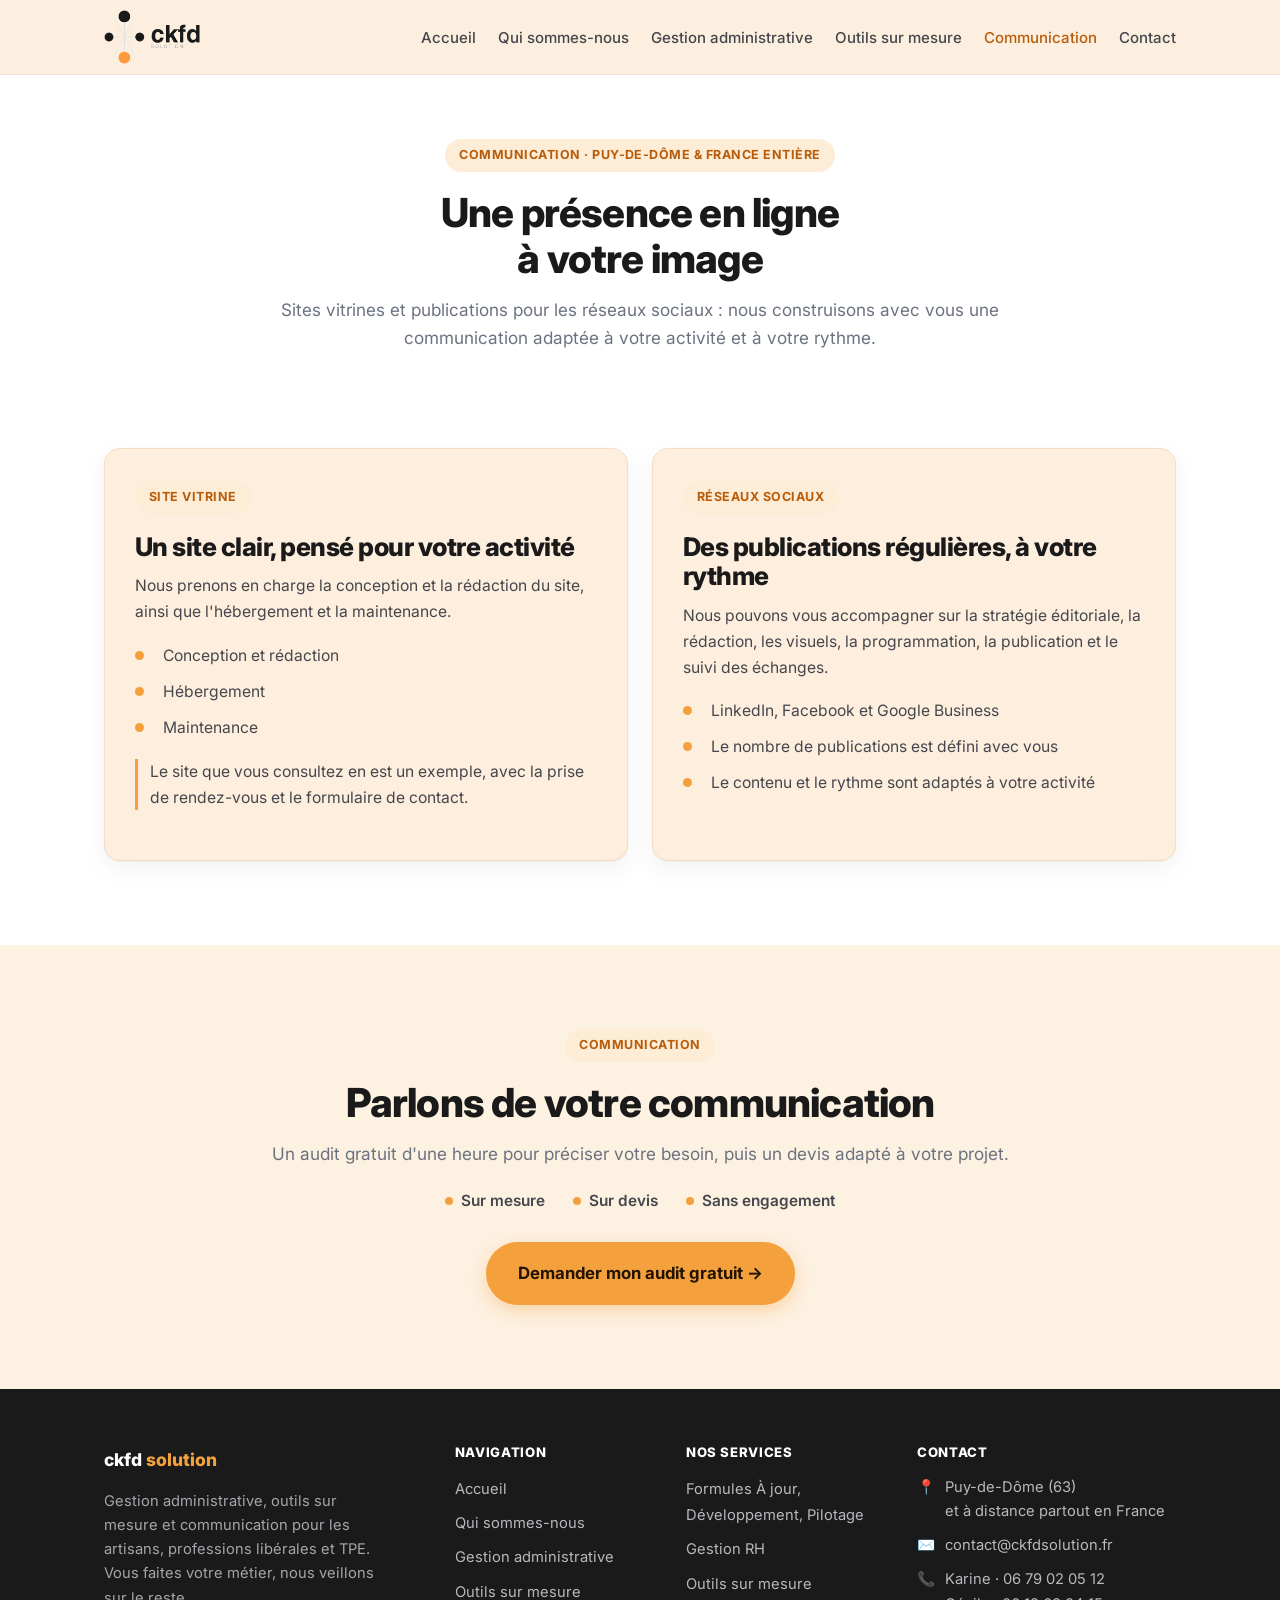
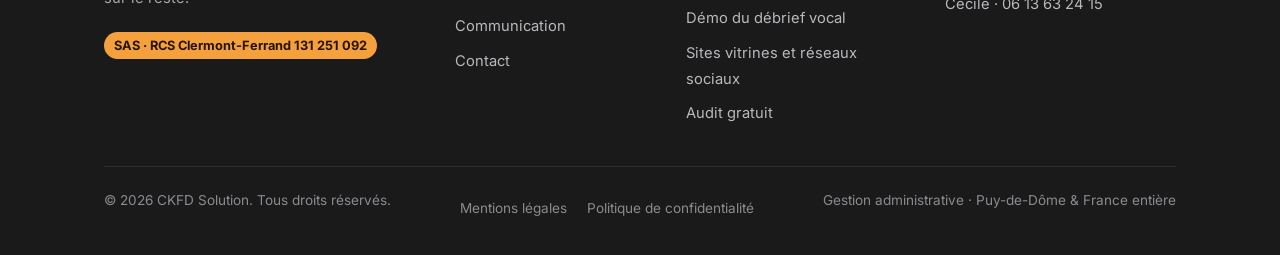
==== communication.html @ a8671334 "Refonte des offres : gestion administrative, outils sur mesure, communication - Pages gestion-admini" ====
<!DOCTYPE html>
<html lang="fr">
<head>
  <meta charset="UTF-8">
  <meta name="viewport" content="width=device-width, initial-scale=1.0">
  <title>Communication · Sites vitrines &amp; réseaux sociaux · CKFD Solution</title>
  <meta name="description" content="Sites vitrines et réseaux sociaux pour artisans, professions libérales et TPE, dans le Puy-de-Dôme et partout en France : conception, rédaction, hébergement, maintenance, publications LinkedIn, Facebook et Google Business. Sur devis.">
  <link rel="preconnect" href="https://fonts.googleapis.com">
  <link rel="preconnect" href="https://fonts.gstatic.com" crossorigin>
  <link href="https://fonts.googleapis.com/css2?family=Inter:wght@300;400;500;600;700;800;900&display=swap" rel="stylesheet">
  <link rel="stylesheet" href="styles.css">
</head>
<body>

<nav class="navbar">
  <div class="container">
    <a href="index.html" class="navbar-logo">
      <img src="assets/logo-ckfd.png" alt="ckfd solution, gestion administrative">
    </a>
    <ul class="navbar-nav">
      <li><a href="index.html">Accueil</a></li>
      <li><a href="qui-sommes-nous.html">Qui sommes-nous</a></li>
      <li><a href="gestion-administrative.html">Gestion administrative</a></li>
      <li><a href="outils.html">Outils sur mesure</a></li>
      <li><a href="communication.html" class="active">Communication</a></li>
      <li><a href="contact.html">Contact</a></li>
    </ul>
    <button class="hamburger" id="hamburger" aria-label="Menu">
      <span></span><span></span><span></span>
    </button>
  </div>
</nav>

<div class="mobile-menu" id="mobileMenu">
  <a href="index.html">Accueil</a>
  <a href="qui-sommes-nous.html">Qui sommes-nous</a>
  <a href="gestion-administrative.html">Gestion administrative</a>
  <a href="outils.html">Outils sur mesure</a>
  <a href="communication.html">Communication</a>
  <a href="contact.html">Contact</a>
</div>

<!-- ===== EN-TÊTE ===== -->
<section class="section-tight" style="padding-top:64px;">
  <div class="container">
    <div class="section-head" style="margin-bottom:0;">
      <div class="tag">Communication · Puy-de-Dôme &amp; France entière</div>
      <h1 class="section-title">Une présence en ligne<br>à votre image</h1>
      <p class="section-subtitle">Sites vitrines et publications pour les réseaux sociaux : nous construisons avec vous une communication adaptée à votre activité et à votre rythme.</p>
    </div>
  </div>
</section>

<!-- ===== SITES VITRINES & RÉSEAUX SOCIAUX ===== -->
<section style="padding-top:24px;">
  <div class="container">
    <div class="cards-grid two">
      <div class="card comm-card reveal">
        <div class="tag">Site vitrine</div>
        <h2>Un site clair, pensé pour votre activité</h2>
        <p>Nous prenons en charge la conception et la rédaction du site, ainsi que l'hébergement et la maintenance.</p>
        <ul class="check-list">
          <li>Conception et rédaction</li>
          <li>Hébergement</li>
          <li>Maintenance</li>
        </ul>
        <p class="comm-proof">Le site que vous consultez en est un exemple, avec la prise de rendez-vous et le formulaire de contact.</p>
      </div>
      <div class="card comm-card reveal">
        <div class="tag">Réseaux sociaux</div>
        <h2>Des publications régulières, à votre rythme</h2>
        <p>Nous pouvons vous accompagner sur la stratégie éditoriale, la rédaction, les visuels, la programmation, la publication et le suivi des échanges.</p>
        <ul class="check-list">
          <li>LinkedIn, Facebook et Google Business</li>
          <li>Le nombre de publications est défini avec vous</li>
          <li>Le contenu et le rythme sont adaptés à votre activité</li>
        </ul>
      </div>
    </div>
  </div>
</section>

<!-- ===== CTA ===== -->
<section class="cta-final">
  <div class="container">
    <div class="cta-box">
      <div class="tag">Communication</div>
      <h2 class="section-title">Parlons de votre communication</h2>
      <p class="section-subtitle">Un audit gratuit d'une heure pour préciser votre besoin, puis un devis adapté à votre projet.</p>
      <div class="cta-perks">
        <div class="cta-perk">Sur mesure</div>
        <div class="cta-perk">Sur devis</div>
        <div class="cta-perk">Sans engagement</div>
      </div>
      <div style="margin-top:28px;">
        <a href="contact.html" class="btn btn-primary btn-lg">Demander mon audit gratuit →</a>
      </div>
    </div>
  </div>
</section>

<!-- ===== FOOTER ===== -->
<footer>
  <div class="container">
    <div class="footer-grid">
      <div class="footer-brand">
        <div class="footer-logo">
          <span class="logo-name">ckfd <span>solution</span></span>
        </div>
        <p class="footer-description">
          Gestion administrative, outils sur mesure et communication pour les artisans,
          professions libérales et TPE. Vous faites votre métier, nous veillons sur le reste.
        </p>
        <span class="footer-immat">SAS · RCS Clermont-Ferrand 131 251 092</span>
      </div>
      <div class="footer-col">
        <h4>Navigation</h4>
        <ul>
          <li><a href="index.html">Accueil</a></li>
          <li><a href="qui-sommes-nous.html">Qui sommes-nous</a></li>
          <li><a href="gestion-administrative.html">Gestion administrative</a></li>
          <li><a href="outils.html">Outils sur mesure</a></li>
          <li><a href="communication.html">Communication</a></li>
          <li><a href="contact.html">Contact</a></li>
        </ul>
      </div>
      <div class="footer-col">
        <h4>Nos services</h4>
        <ul>
          <li><a href="gestion-administrative.html#formules">Formules À jour, Développement, Pilotage</a></li>
          <li><a href="gestion-administrative.html#rh">Gestion RH</a></li>
          <li><a href="outils.html">Outils sur mesure</a></li>
          <li><a href="outils.html#demo">Démo du débrief vocal</a></li>
          <li><a href="communication.html">Sites vitrines et réseaux sociaux</a></li>
          <li><a href="contact.html">Audit gratuit</a></li>
        </ul>
      </div>
      <div class="footer-col">
        <h4>Contact</h4>
        <div class="footer-contact-item">📍 <span>Puy-de-Dôme (63)<br>et à distance partout en France</span></div>
        <div class="footer-contact-item">✉️ <a href="mailto:contact@ckfdsolution.fr">contact@ckfdsolution.fr</a></div>
        <div class="footer-contact-item">📞 <span>Karine · <a href="tel:+33679020512">06 79 02 05 12</a><br>Cécile · <a href="tel:+33613632415">06 13 63 24 15</a></span></div>
      </div>
    </div>
    <div class="footer-bottom">
      <p>© 2026 CKFD Solution. Tous droits réservés.</p>
      <div class="footer-legal">
        <a href="mentions-legales.html">Mentions légales</a>
        <a href="politique-confidentialite.html">Politique de confidentialité</a>
      </div>
      <p>Gestion administrative · Puy-de-Dôme &amp; France entière</p>
    </div>
  </div>
</footer>

<script src="script.js"></script>
</body>
</html>
---- styles.css ----
/* =========================================================
   CKFD SOLUTION · Feuille de style
   Charte claire + accent orange (marque ckfd)
   Gestion administrative · Puy-de-Dôme
   ========================================================= */

/* ---------- Reset ---------- */
*,
*::before,
*::after { box-sizing: border-box; margin: 0; padding: 0; }

:root {
  /* Couleurs */
  --bg:          #ffffff;
  --bg-soft:     #faf7f2;   /* crème doux : sections alternées */
  --bg-warm:     #fdf1e2;   /* orange très clair : bandes accent */
  --ink:         #1a1a1a;   /* titres */
  --text:        #45474d;   /* corps */
  --muted:       #6b7280;   /* secondaire */
  --line:        #ece8e1;   /* filets / bordures */
  --accent:      #f4a03c;   /* orange marque */
  --accent-strong:#e07d14;  /* orange foncé (hover) */
  --accent-ink:  #b85c0a;   /* orange lisible pour petit texte sur blanc */
  --accent-soft: #fdecd6;   /* orange pâle : pastilles, tags */
  --white:       #ffffff;

  /* Rayons & ombres */
  --radius:      16px;
  --radius-sm:   10px;
  --radius-lg:   26px;
  --shadow:      0 1px 2px rgba(26,26,26,.04), 0 8px 24px rgba(26,26,26,.06);
  --shadow-lg:   0 10px 40px rgba(26,26,26,.10);

  /* Mise en page */
  --maxw:        1120px;
  --nav-h:       74px;
}

html { scroll-behavior: smooth; }

body {
  font-family: 'Inter', -apple-system, BlinkMacSystemFont, 'Segoe UI', Roboto, Arial, sans-serif;
  color: var(--text);
  background: var(--bg);
  line-height: 1.65;
  -webkit-font-smoothing: antialiased;
  text-rendering: optimizeLegibility;
}

/* ---------- Base typographie ---------- */
h1, h2, h3, h4 { color: var(--ink); line-height: 1.15; font-weight: 800; letter-spacing: -.02em; }
p { margin: 0 0 1rem; }
a { color: inherit; text-decoration: none; }
img, svg { max-width: 100%; display: block; }
strong { color: var(--ink); font-weight: 700; }

/* ---------- Conteneur & sections ---------- */
.container { width: 100%; max-width: var(--maxw); margin: 0 auto; padding: 0 24px; }

section { padding: 84px 0; }
.section-soft { background: var(--bg-soft); }
.section-tight { padding: 56px 0; }

.section-head { max-width: 720px; margin: 0 auto 48px; text-align: center; }
.section-title { font-size: clamp(1.7rem, 3.4vw, 2.5rem); }
.section-subtitle { color: var(--muted); font-size: 1.075rem; margin-top: 14px; }

/* ---------- Tag / étiquette ---------- */
.tag {
  display: inline-block;
  background: var(--accent-soft);
  color: var(--accent-ink);
  font-size: .78rem;
  font-weight: 700;
  letter-spacing: .04em;
  text-transform: uppercase;
  padding: 6px 14px;
  border-radius: 999px;
  margin-bottom: 18px;
}

/* ---------- Boutons ---------- */
.btn {
  display: inline-flex; align-items: center; justify-content: center; gap: 8px;
  font-family: inherit; font-weight: 700; font-size: .98rem;
  padding: 13px 24px; border-radius: 999px; border: 2px solid transparent;
  cursor: pointer; transition: transform .15s ease, background .2s ease, box-shadow .2s ease, color .2s ease;
  white-space: nowrap;
}
.btn-lg { padding: 16px 30px; font-size: 1.05rem; }
.btn-primary { background: var(--accent); color: #241300; box-shadow: 0 6px 18px rgba(244,160,60,.35); }
.btn-primary:hover { background: var(--accent-strong); color: #fff; transform: translateY(-2px); }
.btn-outline { background: transparent; color: var(--ink); border-color: #d9d4cb; }
.btn-outline:hover { border-color: var(--ink); transform: translateY(-2px); }
.btn-ghost { background: var(--white); color: var(--ink); border-color: var(--line); box-shadow: var(--shadow); }
.btn-ghost:hover { border-color: var(--accent); color: var(--accent-ink); }

/* ---------- Navbar ---------- */
.navbar {
  position: sticky; top: 0; z-index: 100;
  background: rgba(253,238,222,.92);   /* fond orange pâle */
  backdrop-filter: saturate(180%) blur(12px);
  border-bottom: 1px solid #f3e2cf;
}
.navbar .container { display: flex; align-items: center; justify-content: space-between; height: var(--nav-h); }

.navbar-logo { display: flex; align-items: center; gap: 12px; }
.navbar-logo img { height: 54px; width: auto; }
.navbar-logo .logo-baseline { display: flex; flex-direction: column; line-height: 1.05; }
.navbar-logo .logo-name { font-weight: 800; color: var(--ink); font-size: 1.15rem; letter-spacing: -.02em; }
.navbar-logo .logo-name span { color: var(--accent); }
.navbar-logo .logo-sub { font-size: .68rem; color: var(--muted); letter-spacing: .02em; text-transform: uppercase; font-weight: 600; }

.navbar-nav { display: flex; align-items: center; gap: 28px; list-style: none; }
.navbar-nav a { color: var(--text); font-weight: 500; font-size: .96rem; transition: color .2s ease; }
.navbar-nav a:hover, .navbar-nav a.active { color: var(--accent-ink); }

.navbar-actions { display: flex; align-items: center; gap: 12px; }

.hamburger { display: none; flex-direction: column; gap: 5px; background: none; border: none; cursor: pointer; padding: 8px; }
.hamburger span { width: 24px; height: 2px; background: var(--ink); border-radius: 2px; transition: .2s; }

.mobile-menu {
  position: fixed; top: var(--nav-h); left: 0; right: 0;
  background: var(--white); border-bottom: 1px solid var(--line);
  flex-direction: column; padding: 16px 24px 24px; gap: 4px;
  display: none; box-shadow: var(--shadow-lg); z-index: 99;
}
.mobile-menu.open { display: flex; }
.mobile-menu a { padding: 12px 4px; color: var(--text); font-weight: 500; border-bottom: 1px solid var(--line); }
.mobile-menu a.btn { margin-top: 12px; border-bottom: none; }

/* ---------- Hero ---------- */
.hero { position: relative; overflow: hidden; padding: 96px 0 0; background: var(--bg); }
.hero-inner { display: grid; grid-template-columns: 1.15fr .85fr; gap: 48px; align-items: center; padding-bottom: 40px; }
.hero-title { font-size: clamp(2.1rem, 5vw, 3.4rem); font-weight: 900; }
.hero-title span { color: var(--accent); }
.hero-subtitle { font-size: 1.2rem; color: var(--text); max-width: 34ch; margin: 20px 0 30px; }
.hero-signature { font-size: 1.05rem; font-weight: 700; color: var(--ink); margin-bottom: 26px; }
.hero-signature span { color: var(--accent-ink); }
.hero-actions { display: flex; flex-wrap: wrap; gap: 14px; }

.hero-visual { position: relative; display: flex; justify-content: center; align-items: center; }
.hero-brand { text-align: center; }
.hero-brand img { width: 274px; max-width: 100%; height: auto; }
.hero-brand-sub { margin-top: 10px; color: var(--muted); font-weight: 600; letter-spacing: .02em; font-size: .95rem; }

/* Chaîne des Puys : ligne orange (haut & bas de page) */
.puys { width: 100%; line-height: 0; overflow: hidden; }
.puys svg { width: 100%; height: auto; display: block; transform: scaleX(-1); } /* miroir : Pariou à droite */
.puys-fill { fill: #fdeede; }
.puys-line { fill: none; stroke: var(--accent); stroke-width: 3; stroke-linejoin: round; stroke-linecap: round; }
.puys-dot  { fill: var(--accent); }
.puys-label { fill: var(--muted); font-size: 15px; font-weight: 600; letter-spacing: .06em; }

/* ---------- Bandeau stats / chiffres ---------- */
.stats-bar { background: var(--bg-warm); }
.stats-grid { display: grid; grid-template-columns: repeat(3, 1fr); gap: 24px; text-align: center; }
.stat-number { font-size: clamp(1.8rem, 4vw, 2.6rem); font-weight: 900; color: var(--accent-ink); }
.stat-label { color: var(--text); font-size: .98rem; margin-top: 4px; }

/* ---------- Bloc conviction ---------- */
.conviction { background: var(--bg-soft); }
.conviction-box { max-width: 780px; margin: 0 auto; text-align: center; }
.conviction-box p { font-size: 1.12rem; }
.conviction-box .lead { font-size: 1.5rem; font-weight: 800; color: var(--ink); line-height: 1.3; margin-bottom: 24px; }
.conviction-box .signature { font-size: 1.25rem; font-weight: 800; color: var(--accent-ink); margin-top: 8px; }

/* ---------- Grilles de cartes ---------- */
.cards-grid { display: grid; grid-template-columns: repeat(3, 1fr); gap: 24px; }
.cards-grid.two { grid-template-columns: repeat(2, 1fr); }
.cards-grid.four { grid-template-columns: repeat(4, 1fr); }

.card {
  background: var(--white); border: 1px solid var(--line); border-radius: var(--radius);
  padding: 30px 26px; box-shadow: var(--shadow);
  transition: transform .2s ease, box-shadow .2s ease, border-color .2s ease;
}
.card:hover { transform: translateY(-4px); box-shadow: var(--shadow-lg); border-color: #e2ddd2; }
.card-icon {
  width: 52px; height: 52px; border-radius: 14px; background: var(--accent-soft);
  display: flex; align-items: center; justify-content: center; font-size: 1.6rem; margin-bottom: 18px;
}
.card h3 { font-size: 1.2rem; margin-bottom: 10px; }
.card p { color: var(--text); font-size: .98rem; margin: 0; }

/* liste à puces orange */
.check-list { list-style: none; display: flex; flex-direction: column; gap: 10px; }
.check-list li { position: relative; padding-left: 28px; color: var(--text); font-size: .98rem; }
.check-list li::before {
  content: ""; position: absolute; left: 0; top: .5em; width: 9px; height: 9px;
  background: var(--accent); border-radius: 50%;
}

/* ---------- Tarifs / formules ---------- */
.pricing-grid { display: grid; grid-template-columns: repeat(3, 1fr); gap: 24px; align-items: stretch; }
.plan {
  background: var(--white); border: 1px solid var(--line); border-radius: var(--radius-lg);
  padding: 32px 28px; display: flex; flex-direction: column; box-shadow: var(--shadow);
  position: relative; transition: transform .2s ease, box-shadow .2s ease;
}
.plan:hover { transform: translateY(-4px); box-shadow: var(--shadow-lg); }
.plan.featured { border: 2px solid var(--accent); box-shadow: 0 14px 40px rgba(244,160,60,.22); }
.plan-badge {
  position: absolute; top: -13px; left: 50%; transform: translateX(-50%);
  background: var(--accent); color: #241300; font-size: .72rem; font-weight: 800;
  text-transform: uppercase; letter-spacing: .05em; padding: 5px 14px; border-radius: 999px;
}
.plan-name { font-size: 1.4rem; font-weight: 900; color: var(--ink); }
.plan-tagline { color: var(--accent-ink); font-weight: 600; font-style: italic; font-size: .98rem; margin: 4px 0 18px; }
.plan-price { display: flex; align-items: baseline; gap: 6px; flex-wrap: wrap; margin-bottom: 4px; }
.plan-price .from { font-size: .85rem; color: var(--muted); font-weight: 600; }
.plan-price .amount { font-size: 2.1rem; font-weight: 900; color: var(--ink); }
.plan-price .period { font-size: .9rem; color: var(--muted); font-weight: 600; }
.plan-ttc { font-size: .85rem; color: var(--muted); margin-bottom: 20px; }
.plan .includes { font-size: .82rem; text-transform: uppercase; letter-spacing: .04em; color: var(--muted); font-weight: 700; margin-bottom: 12px; }
.plan .check-list { flex: 1; margin-bottom: 24px; }
.plan .btn { width: 100%; }

.pricing-note {
  max-width: 760px; margin: 32px auto 0; text-align: center; color: var(--muted);
  font-size: .95rem; background: var(--bg-soft); border: 1px dashed var(--line);
  border-radius: var(--radius-sm); padding: 16px 20px;
}

/* Tableau options / prestations */
.offer-table { width: 100%; border-collapse: collapse; background: var(--white);
  border: 1px solid var(--line); border-radius: var(--radius); overflow: hidden; }
.offer-table th, .offer-table td { padding: 16px 20px; text-align: left; border-bottom: 1px solid var(--line); font-size: .96rem; }
.offer-table th { background: var(--bg-soft); color: var(--ink); font-weight: 700; font-size: .82rem; text-transform: uppercase; letter-spacing: .03em; }
.offer-table tr:last-child td { border-bottom: none; }
.offer-table td:first-child { font-weight: 700; color: var(--ink); }
.offer-table .price-cell { color: var(--accent-ink); font-weight: 700; white-space: nowrap; }
.table-scroll { overflow-x: auto; }

/* ---------- FAQ ---------- */
.faq-grid { display: grid; grid-template-columns: repeat(2, 1fr); gap: 20px 40px; max-width: 960px; margin: 0 auto; }
.faq-item h4 { font-size: 1.05rem; margin-bottom: 6px; }
.faq-item h4::before { content: "› "; color: var(--accent); }
.faq-item p { color: var(--text); font-size: .96rem; margin: 0; }

/* ---------- Étapes (méthodo) ---------- */
.steps-grid { display: grid; grid-template-columns: repeat(4, 1fr); gap: 22px; }
.step {
  background: var(--white); border: 1px solid var(--line); border-radius: var(--radius);
  padding: 26px 22px; box-shadow: var(--shadow);
}
.step-number { font-size: 1.6rem; font-weight: 900; color: var(--accent); }
.step h3 { font-size: 1.1rem; margin: 8px 0 6px; }
.step p { font-size: .94rem; color: var(--text); margin: 0; }

/* ---------- Placeholders photos ---------- */
.photo-ph {
  background: repeating-linear-gradient(45deg, #f6f2ea, #f6f2ea 12px, #f1ece2 12px, #f1ece2 24px);
  border: 2px dashed #d9d1c3; border-radius: var(--radius);
  display: flex; flex-direction: column; align-items: center; justify-content: center;
  text-align: center; color: #9a917f; font-size: .9rem; font-weight: 600; padding: 24px; min-height: 220px;
}
.photo-ph::before { content: "📷"; font-size: 1.8rem; margin-bottom: 8px; }
.photo-ph.round { border-radius: 50%; width: 150px; height: 150px; min-height: 0; margin: 0 auto; }
.photo-ph.round::before { margin-bottom: 2px; }

/* ---------- Qui sommes-nous / storytelling ---------- */
.story { max-width: 820px; margin: 0 auto; }
.story h2 { font-size: clamp(1.5rem, 3vw, 2rem); margin-bottom: 8px; }
.story h3 { font-size: 1.35rem; margin: 0 0 14px; }
.story p { font-size: 1.06rem; }
.story .emph { font-weight: 700; color: var(--ink); }
.story-signature { font-weight: 800; color: var(--accent-ink); font-size: 1.15rem; margin-top: 10px; }
.story-photo { display: block; width: 100%; max-width: 860px; margin: 0 auto 44px; border-radius: var(--radius); box-shadow: var(--shadow-lg); }

.founder { display: grid; grid-template-columns: 180px 1fr; gap: 32px; align-items: start; }
.founder + .founder { margin-top: 56px; padding-top: 56px; border-top: 1px solid var(--line); }
.founder-photo { position: sticky; top: 100px; }
.founder-img { width: 150px; height: 150px; border-radius: 50%; object-fit: cover; display: block; margin: 0 auto; box-shadow: var(--shadow-lg); }
.founder-name { font-weight: 800; color: var(--ink); margin-top: 12px; text-align: center; }
.founder-role { color: var(--muted); font-size: .88rem; text-align: center; }

/* ---------- CTA final / audit ---------- */
.cta-final { background: var(--bg-warm); }
.cta-box { max-width: 760px; margin: 0 auto; text-align: center; }
.cta-perks { display: flex; flex-wrap: wrap; gap: 18px 28px; justify-content: center; margin-top: 20px; }
.cta-perk { display: flex; align-items: center; gap: 8px; color: var(--text); font-weight: 600; font-size: .96rem; }
.cta-perk::before { content: ""; width: 8px; height: 8px; background: var(--accent); border-radius: 50%; }

/* ---------- Contact ---------- */
.contact-hero { text-align: center; padding: 72px 0 40px; }
.contact-grid { display: grid; grid-template-columns: .8fr 1.2fr; gap: 32px; align-items: start; }

.contact-info-card { background: var(--bg-soft); border: 1px solid var(--line); border-radius: var(--radius); padding: 30px 28px; }
.contact-info-card h3 { font-size: 1.2rem; margin-bottom: 20px; }
.contact-detail { display: flex; gap: 14px; margin-bottom: 18px; }
.contact-detail-icon { font-size: 1.3rem; }
.contact-detail-text strong { display: block; color: var(--ink); font-size: .95rem; }
.contact-detail-text span, .contact-detail-text a { color: var(--muted); font-size: .95rem; }
.engagements { margin-top: 22px; padding-top: 22px; border-top: 1px solid var(--line); }
.engagements h4 { font-size: .82rem; text-transform: uppercase; letter-spacing: .04em; color: var(--muted); margin-bottom: 12px; }
.engagement-item { display: flex; align-items: center; gap: 10px; margin-bottom: 8px; color: var(--text); font-size: .95rem; }
.engagement-item::before { content: ""; width: 8px; height: 8px; background: var(--accent); border-radius: 50%; flex: 0 0 auto; }

.contact-form-card { background: var(--white); border: 1px solid var(--line); border-radius: var(--radius); padding: 30px 28px; box-shadow: var(--shadow); }
.form-row { display: grid; grid-template-columns: 1fr 1fr; gap: 16px; }
.form-group { margin-bottom: 16px; }
.form-group label { display: block; font-size: .9rem; font-weight: 600; color: var(--ink); margin-bottom: 6px; }
.required { color: var(--accent-ink); }
.form-group input, .form-group select, .form-group textarea {
  width: 100%; font-family: inherit; font-size: .98rem; color: var(--ink);
  background: var(--bg); border: 1px solid #d9d4cb; border-radius: var(--radius-sm); padding: 12px 14px;
  transition: border-color .2s ease, box-shadow .2s ease;
}
.form-group textarea { min-height: 140px; resize: vertical; }
.form-group input:focus, .form-group select:focus, .form-group textarea:focus {
  outline: none; border-color: var(--accent); box-shadow: 0 0 0 3px rgba(244,160,60,.18);
}
.form-privacy { font-size: .9rem; color: var(--muted); }
.form-consent { display: flex; gap: 10px; align-items: flex-start; margin-bottom: 18px; font-size: .88rem; color: var(--text); }
.form-consent input { margin-top: 4px; flex: 0 0 auto; }
.form-consent a { color: var(--accent-ink); text-decoration: underline; }
.form-submit { width: 100%; }
.form-message { margin-top: 16px; padding: 14px 16px; border-radius: var(--radius-sm); font-size: .95rem; display: none; }
.form-message.success { display: block; background: #e8f6ec; color: #1c7a3e; border: 1px solid #b9e3c6; }
.form-message.error { display: block; background: #fdeaea; color: #b42318; border: 1px solid #f5c4c0; }

/* ---------- Pages légales ---------- */
.legal { max-width: 820px; margin: 0 auto; }
.legal h1 { font-size: 2rem; margin-bottom: 8px; }
.legal .updated { color: var(--muted); font-size: .9rem; margin-bottom: 32px; }
.legal h2 { font-size: 1.25rem; margin: 32px 0 12px; }
.legal p, .legal li { color: var(--text); font-size: 1rem; }
.legal ul { padding-left: 20px; margin-bottom: 1rem; }
.legal .todo { background: var(--accent-soft); color: var(--accent-ink); font-weight: 600; padding: 1px 6px; border-radius: 4px; }
.legal .callout { background: var(--bg-soft); border-left: 3px solid var(--accent); border-radius: 0 var(--radius-sm) var(--radius-sm) 0; padding: 16px 20px; margin: 20px 0; }

/* ---------- Footer ---------- */
footer { background: #1a1a1a; color: #c9c9cd; padding: 56px 0 28px; }
footer h4 { color: #fff; font-size: .82rem; text-transform: uppercase; letter-spacing: .05em; margin-bottom: 14px; }
.footer-grid { display: grid; grid-template-columns: 1.6fr 1fr 1fr 1.3fr; gap: 32px; }
.footer-logo { display: flex; align-items: center; gap: 10px; margin-bottom: 14px; }
.footer-logo .logo-name { color: #fff; font-weight: 800; font-size: 1.1rem; }
.footer-logo .logo-name span { color: var(--accent); }
.footer-description { font-size: .92rem; color: #a5a5ac; max-width: 32ch; }
.footer-col ul { list-style: none; display: flex; flex-direction: column; gap: 8px; }
.footer-col a { color: #b8b8be; font-size: .92rem; transition: color .2s ease; }
.footer-col a:hover { color: var(--accent); }
.footer-contact-item { display: flex; gap: 10px; margin-bottom: 10px; font-size: .92rem; color: #b8b8be; }
.footer-contact-item a { color: #b8b8be; }
.footer-contact-item a:hover { color: var(--accent); }
.footer-immat { display: inline-block; margin-top: 6px; font-size: .8rem; color: #241300; background: var(--accent); font-weight: 700; padding: 3px 10px; border-radius: 999px; }
.footer-bottom { border-top: 1px solid #2e2e2e; margin-top: 40px; padding-top: 22px;
  display: flex; flex-wrap: wrap; gap: 12px; justify-content: space-between; align-items: center; font-size: .85rem; color: #8a8a90; }
.footer-legal { display: flex; gap: 20px; flex-wrap: wrap; }
.footer-legal a { color: #8a8a90; }
.footer-legal a:hover { color: var(--accent); }

/* ---------- Animation d'apparition ---------- */
.reveal { opacity: 0; transform: translateY(24px); transition: opacity .5s ease, transform .5s ease; }
.reveal.in { opacity: 1; transform: translateY(0); }

/* ---------- Contact : les deux chemins ---------- */
.choice-grid { display: grid; grid-template-columns: 1fr 1fr; gap: 20px; margin-bottom: 36px; }
.choice-card { display: flex; flex-direction: column; align-items: flex-start;
  background: var(--bg-soft); border: 1px solid var(--line); border-radius: var(--radius); padding: 28px 26px; }
.choice-card.is-primary { background: var(--bg-warm); border-color: #f3d9b6; }
.choice-card h3 { font-size: 1.14rem; margin-bottom: 8px; }
.choice-card p { font-size: .95rem; color: var(--text); margin-bottom: 20px; }
.choice-card .btn { margin-top: auto; }
.choice-note { font-size: .85rem; color: var(--muted); margin: 12px 0 0; }

/* ---------- Responsive ---------- */
@media (max-width: 940px) {
  .hero-inner { grid-template-columns: 1fr; text-align: center; }
  .hero-subtitle { margin-left: auto; margin-right: auto; }
  .hero-actions { justify-content: center; }
  .hero-visual { display: none; }
  .cards-grid, .cards-grid.four, .pricing-grid, .steps-grid { grid-template-columns: 1fr 1fr; }
  .contact-grid { grid-template-columns: 1fr; }
  .choice-grid { grid-template-columns: 1fr; }
  .founder { grid-template-columns: 1fr; }
  .founder-photo { position: static; }
  .footer-grid { grid-template-columns: 1fr 1fr; }
}

@media (max-width: 720px) {
  .navbar-nav { display: none; }
  .navbar-actions .btn { display: none; }
  .hamburger { display: flex; }
  section { padding: 60px 0; }
  .cards-grid, .cards-grid.two, .cards-grid.four, .pricing-grid, .steps-grid,
  .stats-grid, .faq-grid, .form-row, .footer-grid { grid-template-columns: 1fr; }
  .navbar-logo .logo-sub { display: none; }
}

/* ---------- Page démo ---------- */
.demo-layout { display: grid; grid-template-columns: minmax(0, 420px) minmax(0, 1fr); gap: 48px; align-items: start; }
.demo-frame iframe { width: 100%; height: 680px; border: 0; display: block; }
.demo-note { text-align: center; color: var(--muted); font-size: .85rem; margin: 10px 0 0; }
.demo-guide h2 { font-size: 1.6rem; margin-bottom: 18px; }
.demo-steps { padding-left: 22px; display: flex; flex-direction: column; gap: 12px; margin-bottom: 24px; }
.demo-punch { border-left: 4px solid var(--accent); padding: 4px 0 4px 16px; font-weight: 600; color: var(--ink); }
@media (max-width: 860px) {
  .demo-layout { grid-template-columns: 1fr; gap: 32px; }
  .demo-frame { max-width: 420px; width: 100%; margin: 0 auto; }
}

/* =========================================================
   Refonte novembre 2026 : 3 offres (gestion, outils, communication)
   ========================================================= */

/* Navbar : 6 liens, logo seul */
.navbar-nav { gap: 22px; }
.navbar-nav a { font-size: .94rem; }
@media (max-width: 1100px) {
  .navbar-nav { display: none; }
  .hamburger { display: flex; }
}

/* Bandeau zone d'intervention */
.coverage-strip { background: var(--bg-warm); padding: 18px 0; border-top: 1px solid #f3e2cf; border-bottom: 1px solid #f3e2cf; }
.coverage-strip .container { display: flex; flex-wrap: wrap; gap: 8px 28px; justify-content: center; align-items: center; text-align: center; }
.coverage-strip p { margin: 0; font-weight: 700; color: var(--ink); }
.coverage-strip a { color: var(--accent-ink); font-weight: 700; text-decoration: underline; text-underline-offset: 3px; }
.coverage-break { display: none; }

/* Cartes des 3 offres (accueil) */
.services-grid { display: grid; grid-template-columns: repeat(3, 1fr); gap: 24px; align-items: stretch; }
.service-card {
  display: flex; flex-direction: column;
  background: var(--white); border: 1px solid var(--line); border-radius: var(--radius);
  padding: 22px 26px 28px; box-shadow: var(--shadow);
  transition: transform .2s ease, box-shadow .2s ease, border-color .2s ease;
}
.service-card:hover { transform: translateY(-4px); box-shadow: var(--shadow-lg); border-color: #e2ddd2; }
.service-illus { width: 100%; height: auto; aspect-ratio: 3 / 2; margin: 0 auto 14px; }
.service-card h3 { font-size: 1.35rem; margin-bottom: 10px; }
.service-card > p { font-size: .98rem; margin-bottom: 16px; }
.service-card .check-list { margin-bottom: 18px; }
.service-offers { display: grid; gap: 10px; margin-bottom: 18px; }
.service-offer { background: var(--bg-soft); border-radius: var(--radius-sm); padding: 12px 14px; }
.service-offer h4 { font-size: .98rem; margin-bottom: 2px; }
.service-offer p { font-size: .92rem; margin: 0; }
.service-tags { display: flex; flex-wrap: wrap; gap: 8px; margin: auto 0 18px; }
.service-tags span { background: var(--accent-soft); color: var(--accent-ink); font-size: .8rem; font-weight: 700; padding: 4px 11px; border-radius: 999px; }
.service-link { font-weight: 700; color: var(--accent-ink); transition: color .2s ease; }
.service-link:hover, a:hover > .service-link { color: var(--accent-strong); }

/* Pastille « Démo » */
.badge-demo {
  display: inline-block; align-self: flex-start; background: var(--accent); color: #241300;
  font-size: .74rem; font-weight: 800; text-transform: uppercase; letter-spacing: .05em;
  padding: 4px 12px; border-radius: 999px; margin-bottom: 12px;
}

/* Cas d'usage (accueil) */
.usecase-card {
  display: block; max-width: 760px; margin: 0 auto;
  background: var(--white); border: 1px solid var(--line); border-left: 4px solid var(--accent);
  border-radius: var(--radius); padding: 28px 30px; box-shadow: var(--shadow);
  transition: transform .2s ease, box-shadow .2s ease;
}
.usecase-card:hover { transform: translateY(-4px); box-shadow: var(--shadow-lg); }
.usecase-sector, .idea-domain { color: var(--muted); font-weight: 700; font-size: .82rem; text-transform: uppercase; letter-spacing: .04em; margin-bottom: 6px; }
.usecase-card h3 { font-size: 1.3rem; margin-bottom: 8px; }
.usecase-card p { margin-bottom: 14px; }

/* Étapes sans numéros */
.step-label { display: inline-block; font-size: .78rem; font-weight: 700; text-transform: uppercase; letter-spacing: .04em; color: var(--accent-ink); }
.step .check-list { margin-top: 14px; gap: 6px; }
.step .check-list li { font-size: .88rem; padding-left: 22px; }
.step .check-list li::before { width: 7px; height: 7px; }

/* Page outils : idées */
.idea-card { display: flex; flex-direction: column; }
.ideas-note { max-width: 760px; margin: 32px auto 0; text-align: center; color: var(--muted); }

/* Page communication */
.comm-card { display: flex; flex-direction: column; padding: 32px 30px; }
.comm-card .tag { align-self: flex-start; }
.comm-card h2 { font-size: clamp(1.3rem, 2.4vw, 1.6rem); margin-bottom: 12px; }
.comm-card > p { margin-bottom: 18px; }
.comm-card .check-list { margin-bottom: 18px; }
.comm-proof { margin-top: auto; font-size: .92rem; color: var(--muted); border-left: 3px solid var(--accent); padding-left: 12px; }

@media (max-width: 940px) {
  .services-grid { grid-template-columns: 1fr; max-width: 560px; margin: 0 auto; }
}
@media (max-width: 720px) {
  .coverage-break { display: block; }
  .coverage-sep { display: none; }
  .usecase-card { padding: 24px 22px; }
}

/* Encadrés : même fond orange pâle que le bandeau du haut */
.card { background: #fdeede; border-color: #f6dcc0; }
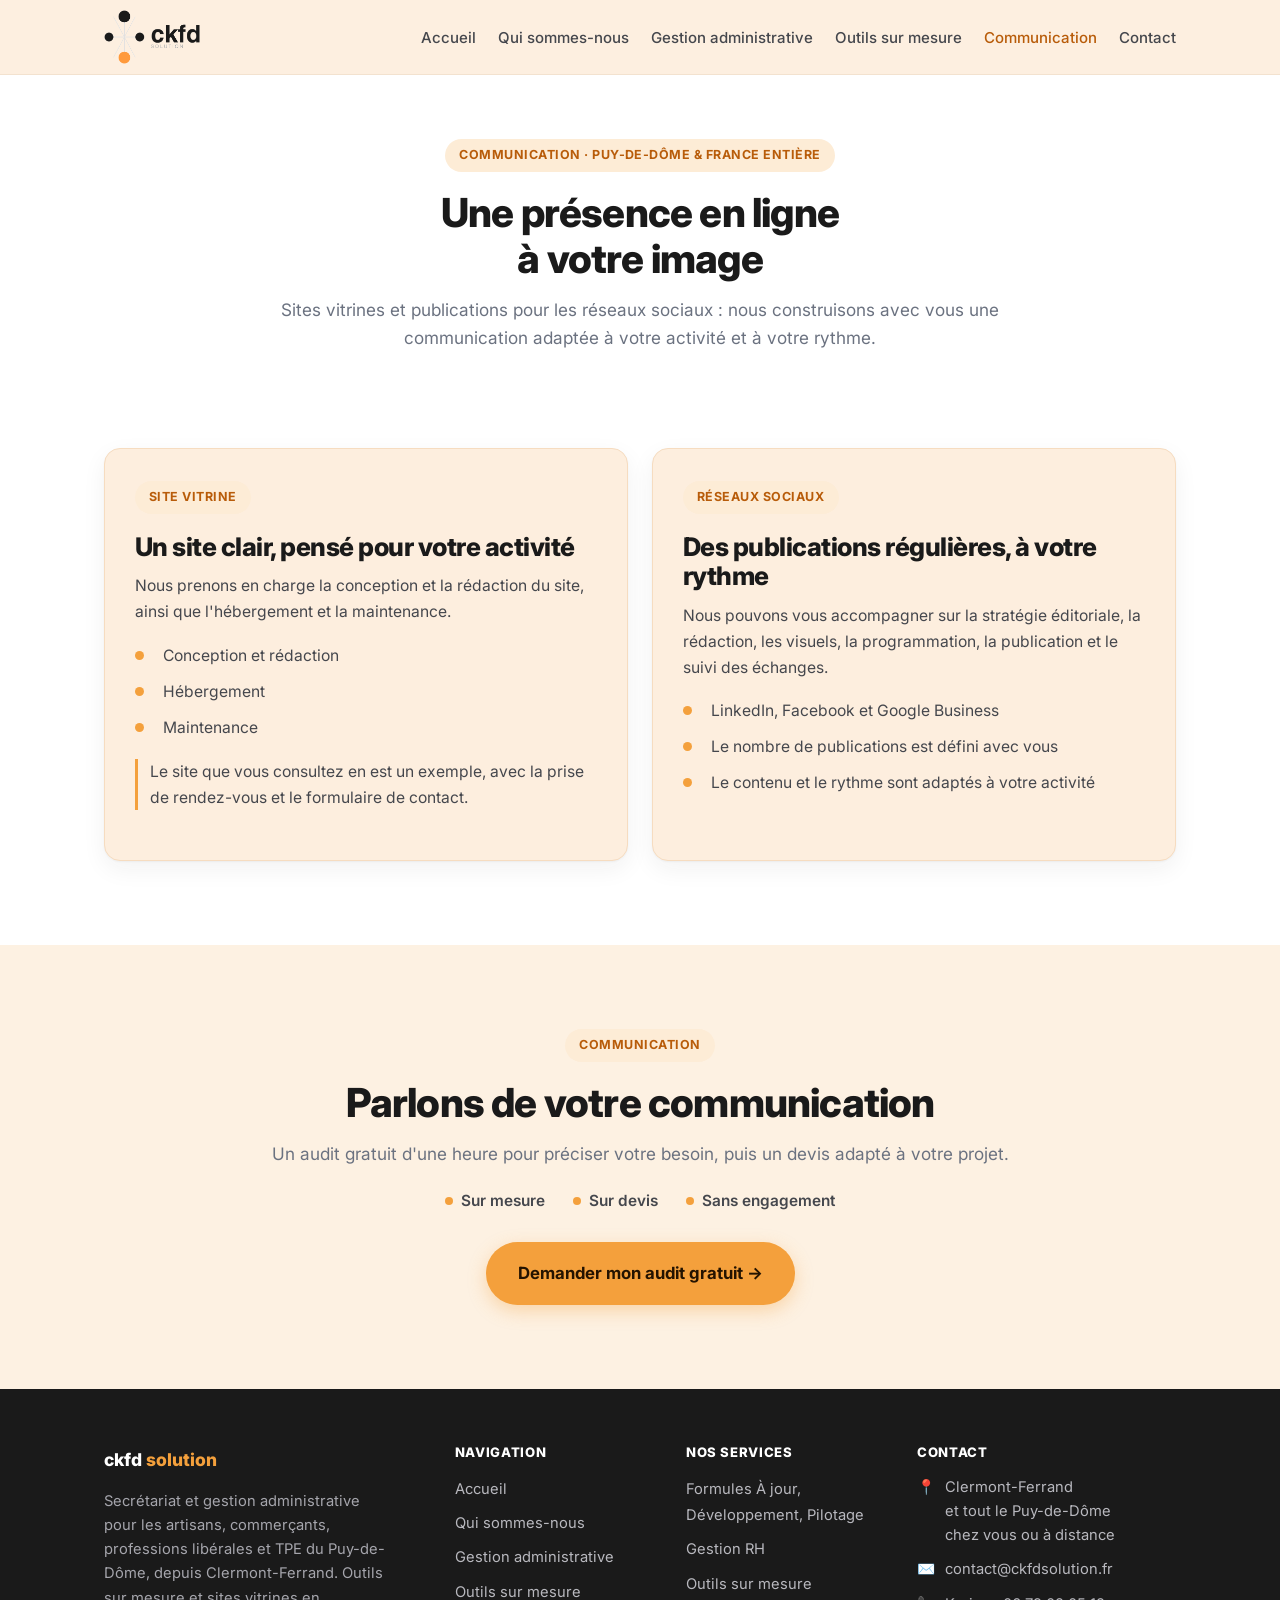
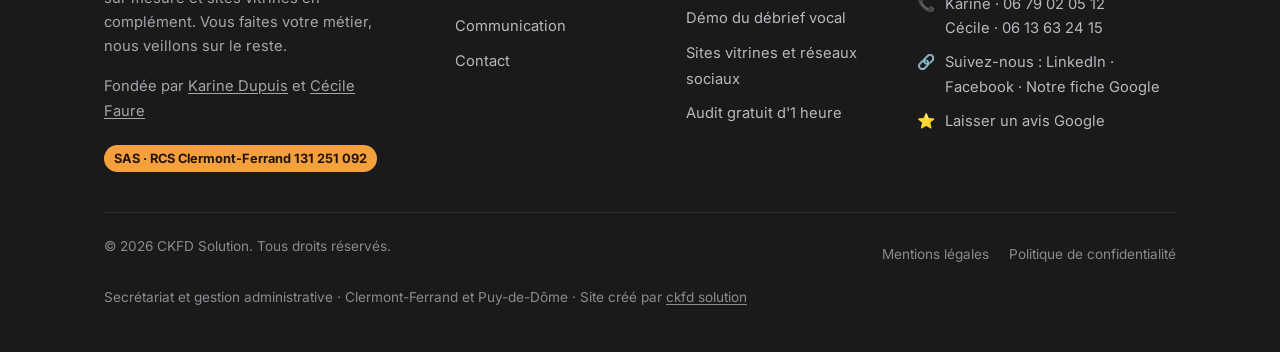
==== commit d15d769a: "SEO : nouveau pied de page commun aux 8 pages (zone, fondatrices, réseaux, avis Google) Co-Authored-" ====
--- a/communication.html
+++ b/communication.html
@@ -3,8 +3,22 @@
 <head>
   <meta charset="UTF-8">
   <meta name="viewport" content="width=device-width, initial-scale=1.0">
-  <title>Communication · Sites vitrines &amp; réseaux sociaux · CKFD Solution</title>
-  <meta name="description" content="Sites vitrines et réseaux sociaux pour artisans, professions libérales et TPE, dans le Puy-de-Dôme et partout en France : conception, rédaction, hébergement, maintenance, publications LinkedIn, Facebook et Google Business. Sur devis.">
+  <title>Site vitrine pour artisans et TPE · CKFD Solution</title>
+  <meta name="description" content="Site vitrine et réseaux sociaux pour artisans et TPE, à Clermont-Ferrand, dans le Puy-de-Dôme ou à distance : conception, rédaction, hébergement. Sur devis.">
+  <link rel="canonical" href="https://www.ckfdsolution.fr/communication.html">
+  <meta property="og:type" content="website">
+  <meta property="og:site_name" content="CKFD Solution">
+  <meta property="og:locale" content="fr_FR">
+  <meta property="og:title" content="Site vitrine pour artisans et TPE · CKFD Solution">
+  <meta property="og:description" content="Site vitrine et réseaux sociaux pour artisans et TPE, à Clermont-Ferrand, dans le Puy-de-Dôme ou à distance : conception, rédaction, hébergement. Sur devis.">
+  <meta property="og:url" content="https://www.ckfdsolution.fr/communication.html">
+  <meta property="og:image" content="https://www.ckfdsolution.fr/assets/karine-cecile.jpg">
+  <meta property="og:image:width" content="1600">
+  <meta property="og:image:height" content="737">
+  <meta property="og:image:alt" content="Karine Dupuis et Cécile Faure, fondatrices de CKFD Solution">
+  <meta name="twitter:card" content="summary_large_image">
+  <link rel="icon" href="/assets/favicon-48.png" sizes="48x48" type="image/png">
+  <link rel="apple-touch-icon" href="/assets/apple-touch-icon.png">
   <link rel="preconnect" href="https://fonts.googleapis.com">
   <link rel="preconnect" href="https://fonts.gstatic.com" crossorigin>
   <link href="https://fonts.googleapis.com/css2?family=Inter:wght@300;400;500;600;700;800;900&display=swap" rel="stylesheet">
@@ -108,15 +122,17 @@
           <span class="logo-name">ckfd <span>solution</span></span>
         </div>
         <p class="footer-description">
-          Gestion administrative, outils sur mesure et communication pour les artisans,
-          professions libérales et TPE. Vous faites votre métier, nous veillons sur le reste.
+          Secrétariat et gestion administrative pour les artisans, commerçants, professions libérales
+          et TPE du Puy-de-Dôme, depuis Clermont-Ferrand. Outils sur mesure et sites vitrines en complément.
+          Vous faites votre métier, nous veillons sur le reste.
         </p>
+        <p class="footer-description">Fondée par <a href="https://www.linkedin.com/in/karinedupuis-ckfd" target="_blank" rel="noopener">Karine Dupuis</a> et <a href="https://www.linkedin.com/in/cecilefaureckfd" target="_blank" rel="noopener">Cécile Faure</a></p>
         <span class="footer-immat">SAS · RCS Clermont-Ferrand 131 251 092</span>
       </div>
       <div class="footer-col">
         <h4>Navigation</h4>
         <ul>
-          <li><a href="index.html">Accueil</a></li>
+          <li><a href="/">Accueil</a></li>
           <li><a href="qui-sommes-nous.html">Qui sommes-nous</a></li>
           <li><a href="gestion-administrative.html">Gestion administrative</a></li>
           <li><a href="outils.html">Outils sur mesure</a></li>
@@ -132,14 +148,16 @@
           <li><a href="outils.html">Outils sur mesure</a></li>
           <li><a href="outils.html#demo">Démo du débrief vocal</a></li>
           <li><a href="communication.html">Sites vitrines et réseaux sociaux</a></li>
-          <li><a href="contact.html">Audit gratuit</a></li>
+          <li><a href="contact.html">Audit gratuit d'1 heure</a></li>
         </ul>
       </div>
       <div class="footer-col">
         <h4>Contact</h4>
-        <div class="footer-contact-item">📍 <span>Puy-de-Dôme (63)<br>et à distance partout en France</span></div>
+        <div class="footer-contact-item">📍 <span>Clermont-Ferrand<br>et tout le Puy-de-Dôme<br>chez vous ou à distance</span></div>
         <div class="footer-contact-item">✉️ <a href="mailto:contact@ckfdsolution.fr">contact@ckfdsolution.fr</a></div>
         <div class="footer-contact-item">📞 <span>Karine · <a href="tel:+33679020512">06 79 02 05 12</a><br>Cécile · <a href="tel:+33613632415">06 13 63 24 15</a></span></div>
+        <div class="footer-contact-item">🔗 <span>Suivez-nous : <a href="https://www.linkedin.com/company/ckfdsolution/" target="_blank" rel="noopener">LinkedIn</a> · <a href="https://www.facebook.com/profile.php?id=61590576364913" target="_blank" rel="noopener">Facebook</a> · <a href="https://www.google.com/maps?cid=9878234616360781714" target="_blank" rel="noopener">Notre fiche Google</a></span></div>
+        <div class="footer-contact-item">⭐ <a href="https://g.page/r/CZLHJuQLihaJEBM/review" target="_blank" rel="noopener">Laisser un avis Google</a></div>
       </div>
     </div>
     <div class="footer-bottom">
@@ -148,7 +166,7 @@
         <a href="mentions-legales.html">Mentions légales</a>
         <a href="politique-confidentialite.html">Politique de confidentialité</a>
       </div>
-      <p>Gestion administrative · Puy-de-Dôme &amp; France entière</p>
+      <p>Secrétariat et gestion administrative · Clermont-Ferrand et Puy-de-Dôme · Site créé par <a href="communication.html" rel="nofollow">ckfd solution</a></p>
     </div>
   </div>
 </footer>
--- a/styles.css
+++ b/styles.css
@@ -491,3 +491,11 @@
 
 /* Encadrés : même fond orange pâle que le bandeau du haut */
 .card { background: #fdeede; border-color: #f6dcc0; }
+
+/* SEO : le H1 est l'étiquette, le grand titre visuel est un <p> au même style */
+p.hero-title, p.section-title { color: var(--ink); line-height: 1.15; font-weight: 800; letter-spacing: -.02em; margin: 0; }
+p.hero-title { font-weight: 900; }
+h1.tag { line-height: inherit; }
+.footer-brand a, .footer-bottom p a { text-decoration: underline; text-underline-offset: 2px; }
+.footer-brand a:hover, .footer-bottom p a:hover { color: var(--accent); }
+.nowrap { white-space: nowrap; }
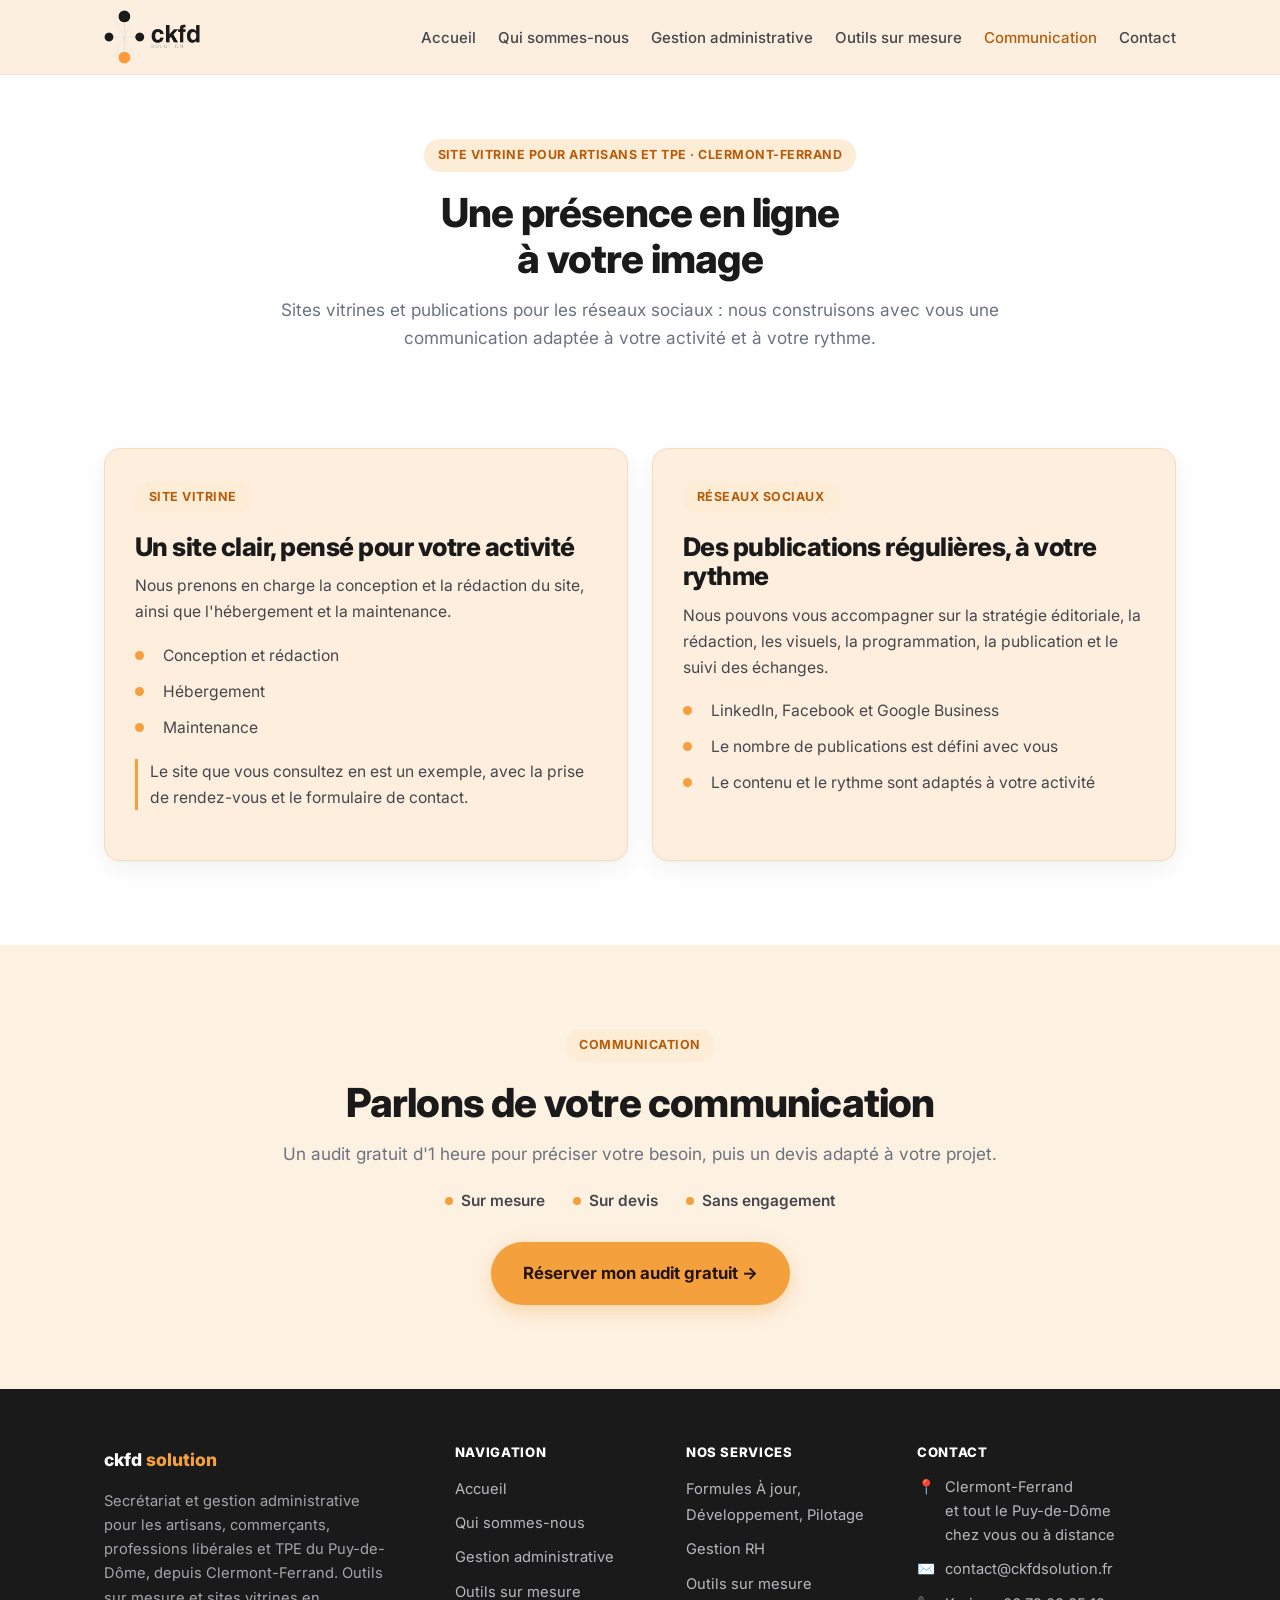
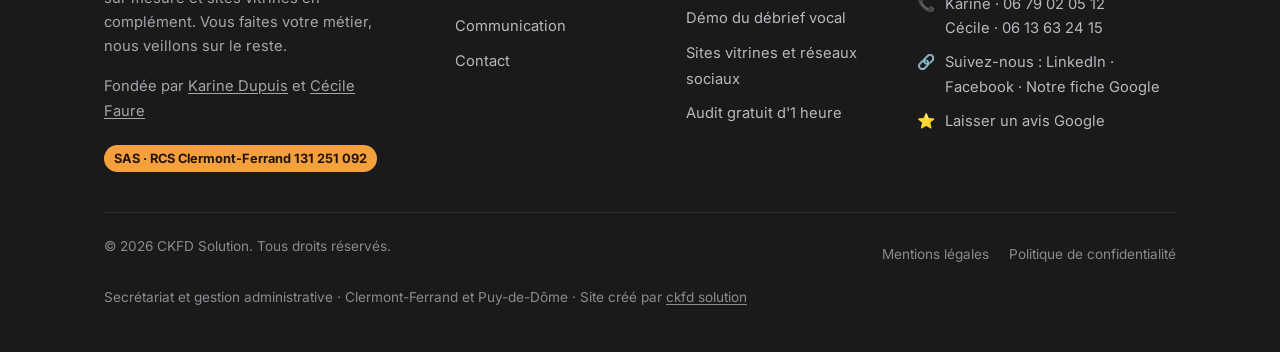
==== commit 7a287e75: "SEO : outils, communication (H1 site vitrine), contact et message du formulaire Co-Authored-By: Clau" ====
--- a/communication.html
+++ b/communication.html
@@ -28,11 +28,11 @@
 
 <nav class="navbar">
   <div class="container">
-    <a href="index.html" class="navbar-logo">
-      <img src="assets/logo-ckfd.png" alt="ckfd solution, gestion administrative">
+    <a href="/" class="navbar-logo">
+      <img src="assets/logo-ckfd.png" alt="ckfd solution, secrétariat et gestion administrative à Clermont-Ferrand" width="757" height="424">
     </a>
     <ul class="navbar-nav">
-      <li><a href="index.html">Accueil</a></li>
+      <li><a href="/">Accueil</a></li>
       <li><a href="qui-sommes-nous.html">Qui sommes-nous</a></li>
       <li><a href="gestion-administrative.html">Gestion administrative</a></li>
       <li><a href="outils.html">Outils sur mesure</a></li>
@@ -46,7 +46,7 @@
 </nav>
 
 <div class="mobile-menu" id="mobileMenu">
-  <a href="index.html">Accueil</a>
+  <a href="/">Accueil</a>
   <a href="qui-sommes-nous.html">Qui sommes-nous</a>
   <a href="gestion-administrative.html">Gestion administrative</a>
   <a href="outils.html">Outils sur mesure</a>
@@ -58,8 +58,8 @@
 <section class="section-tight" style="padding-top:64px;">
   <div class="container">
     <div class="section-head" style="margin-bottom:0;">
-      <div class="tag">Communication · Puy-de-Dôme &amp; France entière</div>
-      <h1 class="section-title">Une présence en ligne<br>à votre image</h1>
+      <h1 class="tag">Site vitrine pour artisans et TPE&nbsp;· <span class="nowrap">Clermont-Ferrand</span></h1>
+      <p class="section-title">Une présence en ligne<br>à votre image</p>
       <p class="section-subtitle">Sites vitrines et publications pour les réseaux sociaux : nous construisons avec vous une communication adaptée à votre activité et à votre rythme.</p>
     </div>
   </div>
@@ -100,14 +100,14 @@
     <div class="cta-box">
       <div class="tag">Communication</div>
       <h2 class="section-title">Parlons de votre communication</h2>
-      <p class="section-subtitle">Un audit gratuit d'une heure pour préciser votre besoin, puis un devis adapté à votre projet.</p>
+      <p class="section-subtitle">Un audit gratuit d'1 heure pour préciser votre besoin, puis un devis adapté à votre projet.</p>
       <div class="cta-perks">
         <div class="cta-perk">Sur mesure</div>
         <div class="cta-perk">Sur devis</div>
         <div class="cta-perk">Sans engagement</div>
       </div>
       <div style="margin-top:28px;">
-        <a href="contact.html" class="btn btn-primary btn-lg">Demander mon audit gratuit →</a>
+        <a href="contact.html" class="btn btn-primary btn-lg">Réserver mon audit gratuit →</a>
       </div>
     </div>
   </div>
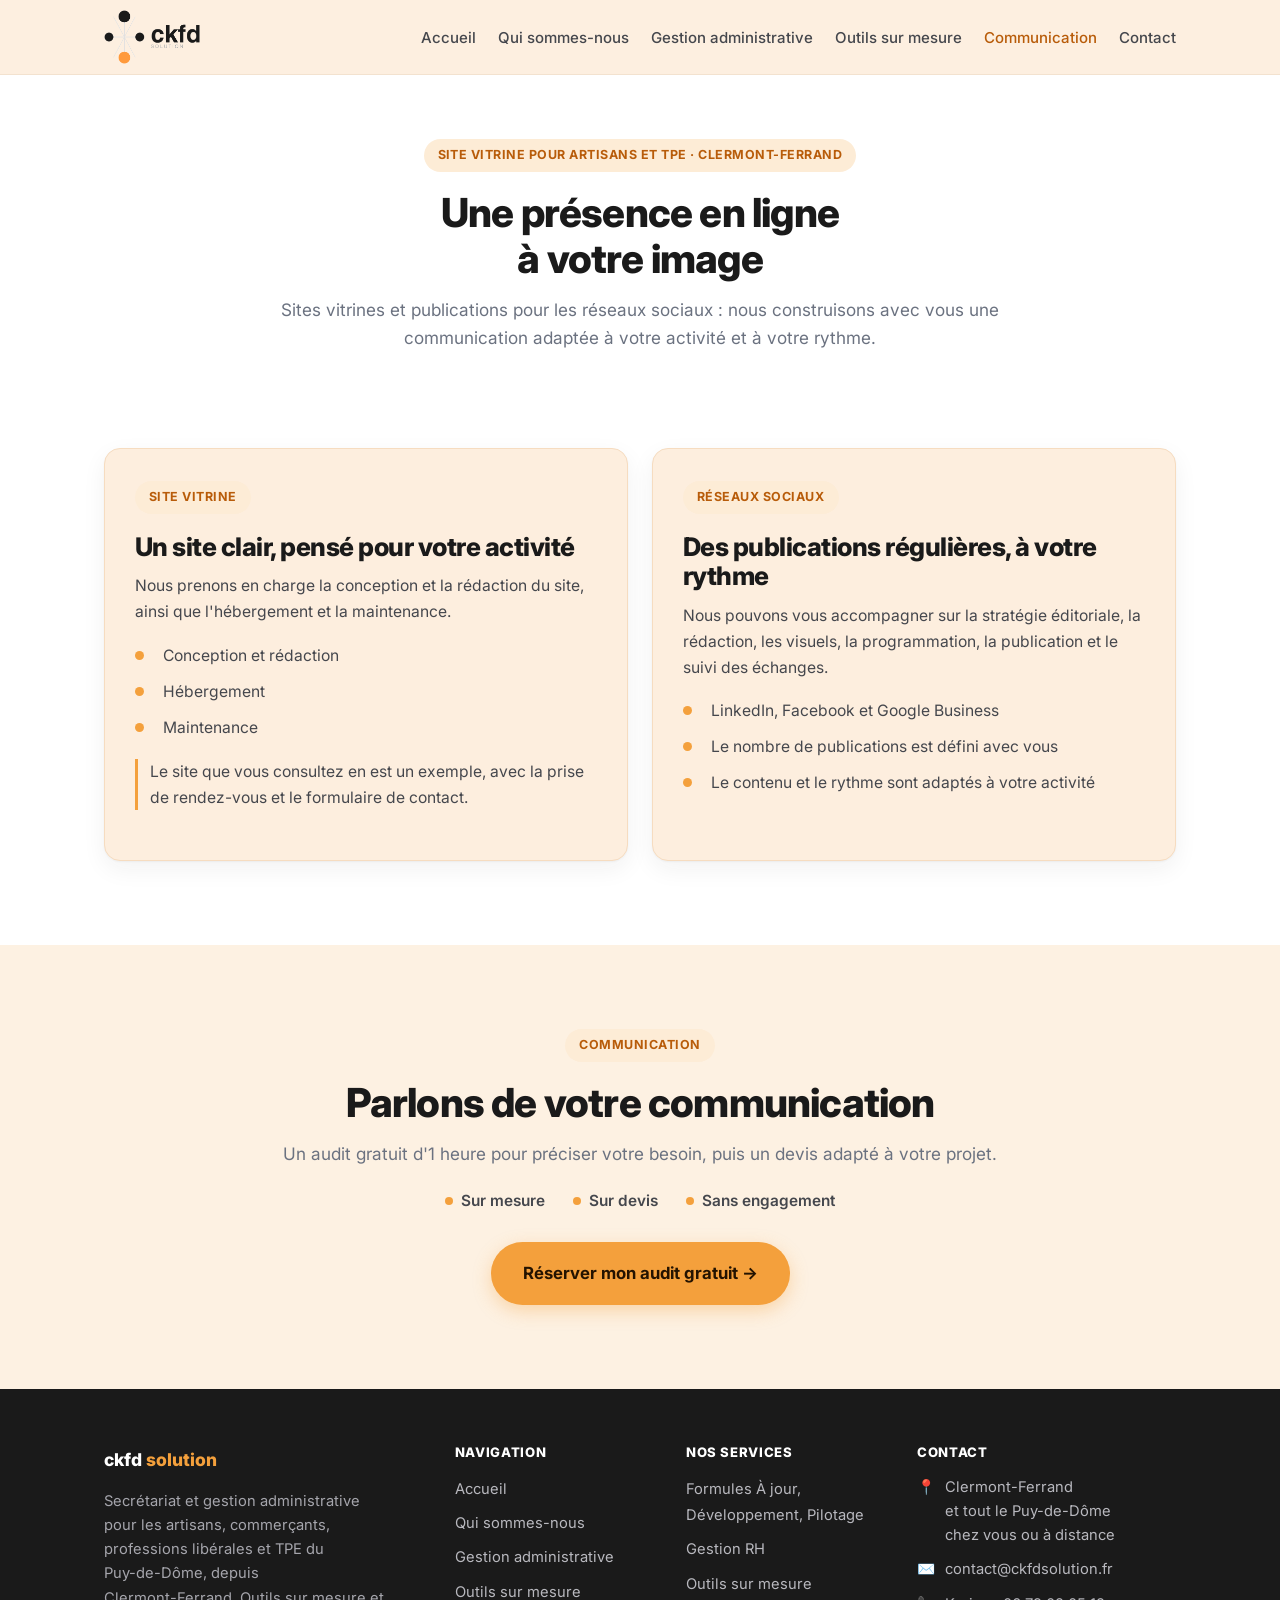
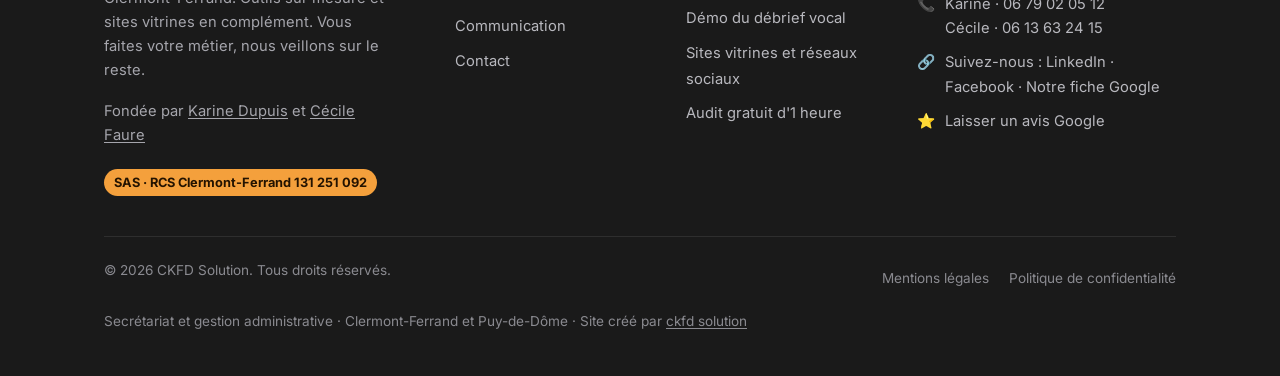
==== commit 0feb1330: "Responsive : noms de lieux du pied de page protégés contre la coupure au trait d'union Co-Authored-B" ====
--- a/communication.html
+++ b/communication.html
@@ -123,7 +123,7 @@
         </div>
         <p class="footer-description">
           Secrétariat et gestion administrative pour les artisans, commerçants, professions libérales
-          et TPE du Puy-de-Dôme, depuis Clermont-Ferrand. Outils sur mesure et sites vitrines en complément.
+          et TPE du <span class="nowrap">Puy-de-Dôme</span>, depuis <span class="nowrap">Clermont-Ferrand</span>. Outils sur mesure et sites vitrines en complément.
           Vous faites votre métier, nous veillons sur le reste.
         </p>
         <p class="footer-description">Fondée par <a href="https://www.linkedin.com/in/karinedupuis-ckfd" target="_blank" rel="noopener">Karine Dupuis</a> et <a href="https://www.linkedin.com/in/cecilefaureckfd" target="_blank" rel="noopener">Cécile Faure</a></p>
@@ -153,7 +153,7 @@
       </div>
       <div class="footer-col">
         <h4>Contact</h4>
-        <div class="footer-contact-item">📍 <span>Clermont-Ferrand<br>et tout le Puy-de-Dôme<br>chez vous ou à distance</span></div>
+        <div class="footer-contact-item">📍 <span><span class="nowrap">Clermont-Ferrand</span><br>et tout le <span class="nowrap">Puy-de-Dôme</span><br>chez vous ou à distance</span></div>
         <div class="footer-contact-item">✉️ <a href="mailto:contact@ckfdsolution.fr">contact@ckfdsolution.fr</a></div>
         <div class="footer-contact-item">📞 <span>Karine · <a href="tel:+33679020512">06 79 02 05 12</a><br>Cécile · <a href="tel:+33613632415">06 13 63 24 15</a></span></div>
         <div class="footer-contact-item">🔗 <span>Suivez-nous : <a href="https://www.linkedin.com/company/ckfdsolution/" target="_blank" rel="noopener">LinkedIn</a> · <a href="https://www.facebook.com/profile.php?id=61590576364913" target="_blank" rel="noopener">Facebook</a> · <a href="https://www.google.com/maps?cid=9878234616360781714" target="_blank" rel="noopener">Notre fiche Google</a></span></div>
@@ -166,7 +166,7 @@
         <a href="mentions-legales.html">Mentions légales</a>
         <a href="politique-confidentialite.html">Politique de confidentialité</a>
       </div>
-      <p>Secrétariat et gestion administrative · Clermont-Ferrand et Puy-de-Dôme · Site créé par <a href="communication.html" rel="nofollow">ckfd solution</a></p>
+      <p>Secrétariat et gestion administrative · <span class="nowrap">Clermont-Ferrand</span> et <span class="nowrap">Puy-de-Dôme</span> · Site créé par <a href="communication.html" rel="nofollow">ckfd solution</a></p>
     </div>
   </div>
 </footer>
--- a/styles.css
+++ b/styles.css
@@ -499,3 +499,9 @@
 .footer-brand a, .footer-bottom p a { text-decoration: underline; text-underline-offset: 2px; }
 .footer-brand a:hover, .footer-bottom p a:hover { color: var(--accent); }
 .nowrap { white-space: nowrap; }
+
+/* Très petits écrans (moins de 360 px) : les boutons peuvent passer à la ligne au lieu de déborder */
+@media (max-width: 359px) {
+  .btn { white-space: normal; text-align: center; }
+  .btn-lg { padding: 14px 22px; }
+}
